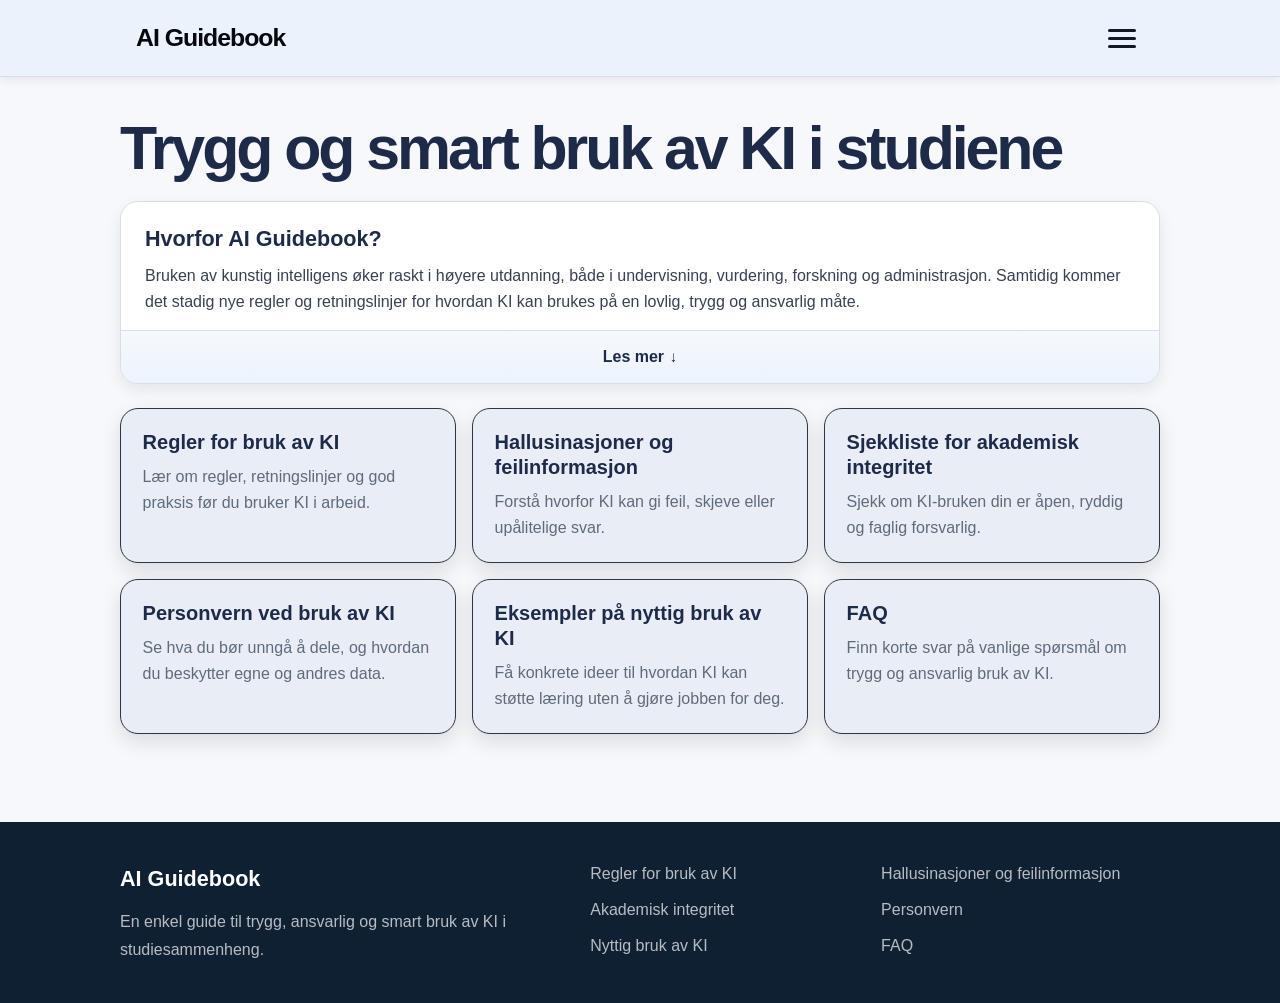
==== index.html @ 46331afa "Lagt til ny versjon Første versjon kodet med" ====
<!doctype html>
<html lang="no">
<head>
  <meta charset="utf-8">
  <meta name="viewport" content="width=device-width, initial-scale=1">
  <title>AI Guidebook</title>
  <link rel="stylesheet" href="styles/global.css">
  <link rel="stylesheet" href="styles/layout.css">
  <link rel="stylesheet" href="styles/components.css">
  <link rel="stylesheet" href="styles/home.css">
</head>
<body>
  <header class="site-header">
    <div class="header-inner">
      <a class="logo" href="index.html">AI Guidebook</a>
      <button class="nav-toggle" type="button" aria-label="Åpne meny" aria-expanded="false" aria-controls="site-nav"><span></span></button>
      <nav class="site-nav" id="site-nav" aria-label="Hovedmeny">
        <ul>
          <li><a class="active" href="index.html">Hjem</a></li>
          <li><a href="pages/rules-for-ai-use.html">Regler for bruk av KI</a></li>
          <li><a href="pages/hallucinations-bias-and-misinformation.html">Hallusinasjoner og feilinformasjon</a></li>
          <li><a href="pages/academic-integrity-checklist.html">Akademisk integritet</a></li>
          <li><a href="pages/privacy-and-ai.html">Personvern</a></li>
          <li><a href="pages/useful-ai-examples.html">Nyttig bruk</a></li>
          <li><a href="pages/faq.html">FAQ</a></li>
        </ul>
      </nav>
    </div>
  </header>

  <main class="site-main">
    <section class="hero">
      <div class="container">
        <h1>Trygg og smart bruk av KI i studiene</h1>

        <div class="intro-box" aria-labelledby="intro-heading">
          <h2 id="intro-heading">Hvorfor AI Guidebook?</h2>
          <p>Bruken av kunstig intelligens øker raskt i høyere utdanning, både i undervisning, vurdering, forskning og administrasjon. Samtidig kommer det stadig nye regler og retningslinjer for hvordan KI kan brukes på en lovlig, trygg og ansvarlig måte.</p>

          <div class="intro-hidden" id="intro-extra" hidden>
            <p>For mange studenter kan det likevel være vanskelig å vite hva som faktisk er lov, hva som bør unngås, og hvordan KI kan brukes på en nyttig måte i studiearbeid. Informasjonen er ofte spredt på ulike steder, lite tilgjengelig eller skrevet på en måte som kan være vanskelig å forstå.</p>
            <p>AI Guidebook er laget for å samle viktig informasjon på ett sted. Her finner du enkle forklaringer, praktiske råd og sjekklister som kan hjelpe deg å bruke KI på en lovlig, forsvarlig og nyttig måte. Målet er ikke å unngå KI, men å bruke det som støtte i læringen, uten at det går utover egen forståelse, kildebruk eller akademisk integritet.</p>
          </div>

          <button class="intro-toggle" type="button" aria-expanded="false" aria-controls="intro-extra">
            <span>Les mer</span>
          </button>
        </div>

        <div class="card-grid" aria-label="Temaer">
          <a class="card" href="pages/rules-for-ai-use.html"><h2>Regler for bruk av KI</h2><p>Lær om regler, retningslinjer og god praksis før du bruker KI i arbeid.</p></a>
          <a class="card" href="pages/hallucinations-bias-and-misinformation.html"><h2>Hallusinasjoner og feilinformasjon</h2><p>Forstå hvorfor KI kan gi feil, skjeve eller upålitelige svar.</p></a>
          <a class="card" href="pages/academic-integrity-checklist.html"><h2>Sjekkliste for akademisk integritet</h2><p>Sjekk om KI-bruken din er åpen, ryddig og faglig forsvarlig.</p></a>
          <a class="card" href="pages/privacy-and-ai.html"><h2>Personvern ved bruk av KI</h2><p>Se hva du bør unngå å dele, og hvordan du beskytter egne og andres data.</p></a>
          <a class="card" href="pages/useful-ai-examples.html"><h2>Eksempler på nyttig bruk av KI</h2><p>Få konkrete ideer til hvordan KI kan støtte læring uten å gjøre jobben for deg.</p></a>
          <a class="card" href="pages/faq.html"><h2>FAQ</h2><p>Finn korte svar på vanlige spørsmål om trygg og ansvarlig bruk av KI.</p></a>
        </div>
      </div>
    </section>
  </main>

  <footer class="site-footer">
    <div class="footer-inner">
      <div class="footer-brand">
        <a href="index.html" class="footer-logo">AI Guidebook</a>
        <p>En enkel guide til trygg, ansvarlig og smart bruk av KI i studiesammenheng.</p>
      </div>

      <nav class="footer-nav" aria-label="Bunnmeny">
        <a href="pages/rules-for-ai-use.html">Regler for bruk av KI</a>
        <a href="pages/hallucinations-bias-and-misinformation.html">Hallusinasjoner og feilinformasjon</a>
        <a href="pages/academic-integrity-checklist.html">Akademisk integritet</a>
        <a href="pages/privacy-and-ai.html">Personvern</a>
        <a href="pages/useful-ai-examples.html">Nyttig bruk av KI</a>
        <a href="pages/faq.html">FAQ</a>
      </nav>
    </div>
  </footer>

  <script src="scripts/navigation.js"></script>
  <script src="scripts/main.js"></script>
</body>
</html>
---- styles/global.css ----
:root {
  --bg: #f6f8fb;
  --surface: #ffffff;
  --surface-soft: #e9eef6;
  --text: #111827;
  --muted: #5f6b7a;
  --primary: #1d2b49;
  --border: #d8dee8;
  --shadow: 0 8px 20px rgba(17, 24, 39, 0.12);
  --radius: 18px;
  --max-width: 1040px;
}

* { box-sizing: border-box; }

html { scroll-behavior: smooth; }

body {
  margin: 0;
  font-family: Arial, Helvetica, sans-serif;
  color: var(--text);
  background: var(--bg);
  line-height: 1.6;
}

img { max-width: 100%; display: block; }

a { color: inherit; }

:focus-visible {
  outline: 3px solid #7cc4ff;
  outline-offset: 3px;
}

.page-section { padding: 2rem 0; }

.lead {
  max-width: 720px;
  color: #374151;
  font-size: 1.08rem;
}

.muted { color: var(--muted); }
---- styles/layout.css ----
.site-header {
  position: sticky;
  top: 0;
  z-index: 10;
  background: #eaf2fb;
  border-bottom: 1px solid var(--border);
  box-shadow: 0 3px 10px rgba(17, 24, 39, 0.08);
}

.header-inner {
  max-width: var(--max-width);
  margin: 0 auto;
  padding: 1.1rem 1rem;
  display: flex;
  align-items: center;
  justify-content: space-between;
  gap: 1rem;
  flex-wrap: nowrap;
}

.logo {
  font-size: clamp(1.45rem, 4vw, 2rem);
  font-weight: 800;
  text-decoration: none;
  color: #05070d;
  letter-spacing: -0.04em;
  white-space: nowrap;
  flex-shrink: 0;
}

.nav-toggle {
  display: inline-flex;
  align-items: center;
  justify-content: center;
  width: 44px;
  height: 44px;
  border: 0;
  background: transparent;
  cursor: pointer;
}

.nav-toggle span,
.nav-toggle span::before,
.nav-toggle span::after {
  display: block;
  width: 28px;
  height: 3px;
  background: #111827;
  border-radius: 999px;
  transition: transform 0.2s ease, opacity 0.2s ease;
}

.nav-toggle span::before,
.nav-toggle span::after {
  content: "";
  position: relative;
}

.nav-toggle span::before { top: -8px; }
.nav-toggle span::after { top: 5px; }

.nav-toggle[aria-expanded="true"] span { background: transparent; }
.nav-toggle[aria-expanded="true"] span::before { transform: translateY(8px) rotate(45deg); }
.nav-toggle[aria-expanded="true"] span::after { transform: translateY(-8px) rotate(-45deg); }

.site-nav {
  display: none;
  position: absolute;
  left: 0;
  right: 0;
  top: 100%;
  background: #eaf2fb;
  border-bottom: 1px solid var(--border);
  padding: 0.5rem 1rem 1.25rem;
}

.site-nav.is-open { display: block; }

.site-nav ul {
  list-style: none;
  margin: 0 auto;
  padding: 0;
  max-width: 360px;
}

.site-nav a {
  display: block;
  padding: 0.8rem 0.5rem;
  text-align: center;
  text-decoration: none;
  font-size: 1.05rem;
  border-bottom: 1px solid var(--border);
}

.site-nav a:hover,
.site-nav a.active {
  color: var(--primary);
  font-weight: 700;
}

.container {
  width: min(100% - 2rem, var(--max-width));
  margin: 0 auto;
}

.site-main { min-height: 75vh; }

.site-footer {
  background: #102033;
  color: rgba(255, 255, 255, 0.7);
  margin-top: 4rem;
  padding: 2.5rem 1rem;
}

.footer-inner {
  max-width: var(--max-width);
  margin: 0 auto;
  display: grid;
  gap: 2rem;
}

.footer-brand {
  max-width: 34rem;
}

.footer-logo {
  display: inline-block;
  color: #ffffff;
  font-size: 1.35rem;
  font-weight: 800;
  text-decoration: none;
  margin-bottom: 0.75rem;
}

.footer-brand p {
  margin: 0;
  line-height: 1.7;
  color: rgba(255, 255, 255, 0.7);
}

.footer-nav {
  display: grid;
  gap: 0.75rem;
}

.footer-nav a {
  color: rgba(255, 255, 255, 0.7);
  text-decoration: none;
  line-height: 1.5;
}

.footer-nav a:hover {
  color: #ffffff;
}

@media (min-width: 820px) {
  .header-inner {
    gap: 1rem;
    padding: 1rem;
  }

  .logo {
    font-size: 1.55rem;
  }

  .nav-toggle {
    display: inline-flex;
  }

  .site-nav {
    display: none;
    position: absolute;
    left: 0;
    right: 0;
    top: 100%;
    background: #eaf2fb;
    border-bottom: 1px solid var(--border);
    padding: 0.75rem 1rem 1.25rem;
  }

  .site-nav.is-open {
    display: block;
  }

  .site-nav ul {
    max-width: 360px;
    margin: 0 auto;
    display: flex;
    flex-direction: column;
    gap: 0;
  }

  .site-nav a {
    display: block;
    border-bottom: 1px solid var(--border);
    padding: 0.95rem 0.5rem;
    font-size: 1rem;
    text-align: center;
    white-space: normal;
  }
}


@media (min-width: 820px) {
  .footer-inner {
    grid-template-columns: 1fr 1.3fr;
    align-items: start;
  }

  .footer-nav {
    grid-template-columns: repeat(2, minmax(0, 1fr));
  }
}
---- styles/components.css ----
.hero {
  padding: 2.5rem 0 1.5rem;
}

.hero h1,
.content-page h1 {
  margin: 0 0 1rem;
  color: var(--primary);
  font-size: clamp(2rem, 7vw, 3.8rem);
  line-height: 1.05;
  letter-spacing: -0.05em;
}

.card-grid {
  display: grid;
  gap: 1rem;
  margin-top: 1.5rem;
}

.card {
  display: block;
  padding: 1.35rem;
  background: var(--surface-soft);
  border: 1px solid #2f3541;
  border-radius: var(--radius);
  box-shadow: var(--shadow);
  text-decoration: none;
  transition: transform 0.15s ease, box-shadow 0.15s ease;
}

.card:hover {
  transform: translateY(-3px);
  box-shadow: 0 12px 24px rgba(17, 24, 39, 0.16);
}

.card h2,
.card h3 {
  margin: 0 0 0.55rem;
  color: var(--primary);
  font-size: 1.25rem;
  line-height: 1.25;
}

.card p { margin: 0; color: var(--muted); }

.content-box {
  background: var(--surface);
  border: 1px solid var(--border);
  border-radius: var(--radius);
  padding: 1.25rem;
  margin: 1rem 0;
}

.content-box h2 {
  margin-top: 0;
  color: var(--primary);
}

.checklist {
  padding-left: 1.2rem;
}

.checklist li { margin-bottom: 0.7rem; }

.button-link {
  display: inline-block;
  margin-top: 1rem;
  padding: 0.75rem 1rem;
  border-radius: 999px;
  background: var(--primary);
  color: white;
  text-decoration: none;
  font-weight: 700;
}

@media (min-width: 720px) {
  .card-grid { grid-template-columns: repeat(2, 1fr); }
  .content-box { padding: 1.6rem; }
}

@media (min-width: 980px) {
  .card-grid { grid-template-columns: repeat(3, 1fr); }
}
---- styles/home.css ----
.intro-box {
  width: 100%;
  box-sizing: border-box;
  margin: 1.25rem 0 1.5rem;
  padding: 1.2rem 1.2rem 0.85rem;
  background: var(--surface);
  border: 1px solid var(--border);
  border-radius: var(--radius);
  box-shadow: 0 6px 16px rgba(17, 24, 39, 0.08);
}

.intro-box h2 {
  margin: 0 0 0.65rem;
  color: var(--primary);
  font-size: 1.35rem;
  line-height: 1.25;
}

.intro-box p {
  margin: 0 0 0.9rem;
  color: #374151;
}

.intro-box p:last-child {
  margin-bottom: 0;
}

.intro-hidden {
  margin-top: 0;
}

.intro-toggle {
  display: flex;
  align-items: center;
  justify-content: center;
  gap: 0.35rem;
  width: calc(100% + 2.4rem);
  margin: 0.85rem -1.2rem -0.85rem;
  padding: 0.8rem 1rem;
  border: 0;
  border-top: 1px solid var(--border);
  border-radius: 0 0 var(--radius) var(--radius);
  background: linear-gradient(to bottom, rgba(234, 242, 251, 0.45), rgba(234, 242, 251, 0.9));
  color: var(--primary);
  font: inherit;
  font-weight: 700;
  cursor: pointer;
}

.intro-toggle::after {
  content: "↓";
  font-size: 0.95rem;
  transition: transform 0.2s ease;
}

.intro-toggle[aria-expanded="true"]::after {
  transform: rotate(180deg);
}

.intro-toggle:hover,
.intro-toggle:focus-visible {
  background: #eaf2fb;
}

@media (min-width: 720px) {
  .intro-box {
    padding: 1.5rem 1.5rem 1rem;
  }

  .intro-toggle {
    width: calc(100% + 3rem);
    margin: 1rem -1.5rem -1rem;
  }
}
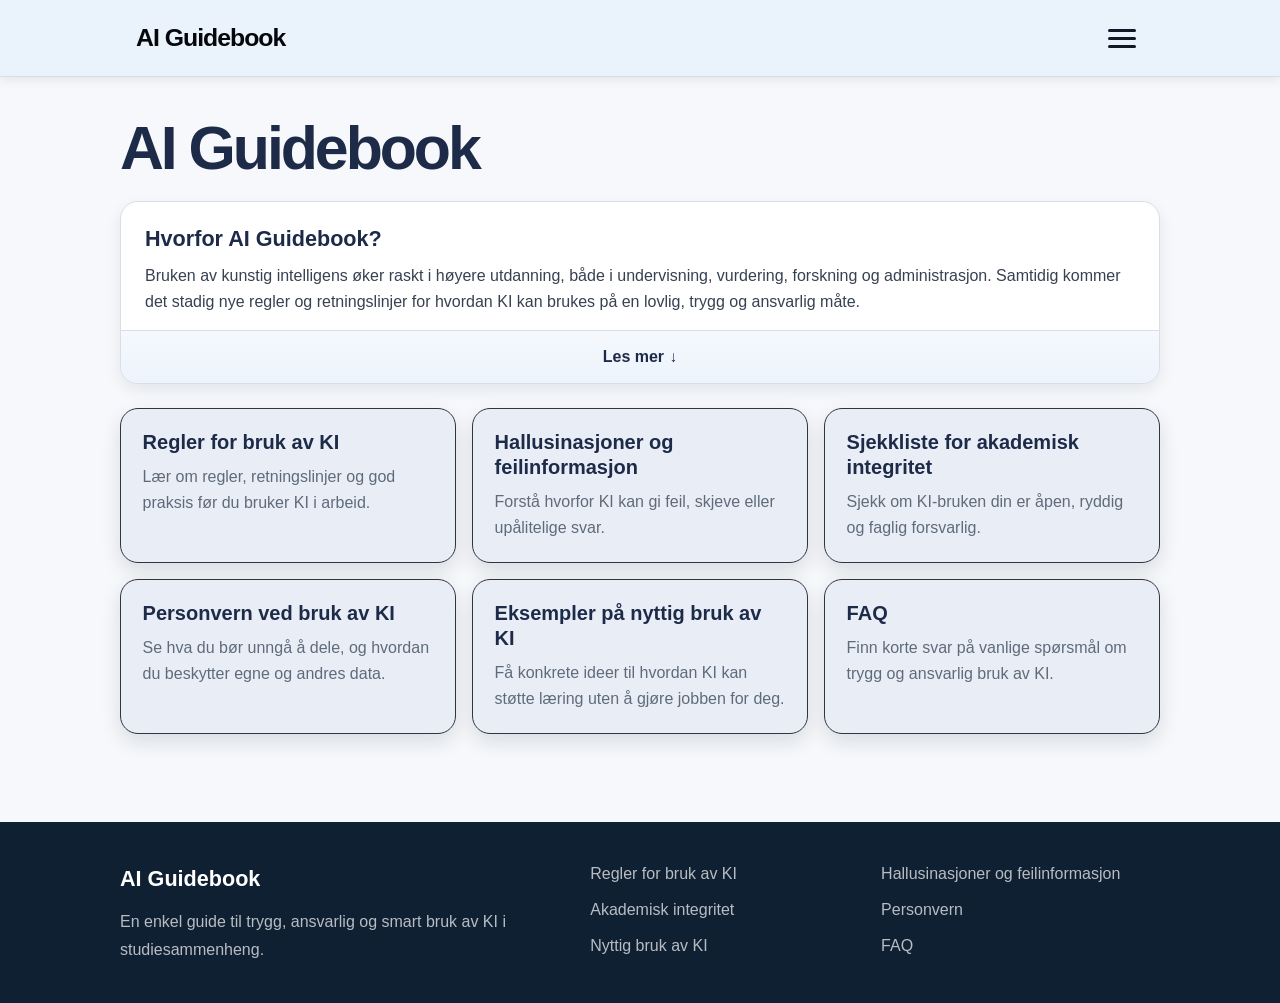
==== commit f962d75c: "versjon 12, alle undersider laget" ====
--- a/index.html
+++ b/index.html
@@ -31,7 +31,7 @@
   <main class="site-main">
     <section class="hero">
       <div class="container">
-        <h1>Trygg og smart bruk av KI i studiene</h1>
+        <h1>AI Guidebook</h1>
 
         <div class="intro-box" aria-labelledby="intro-heading">
           <h2 id="intro-heading">Hvorfor AI Guidebook?</h2>
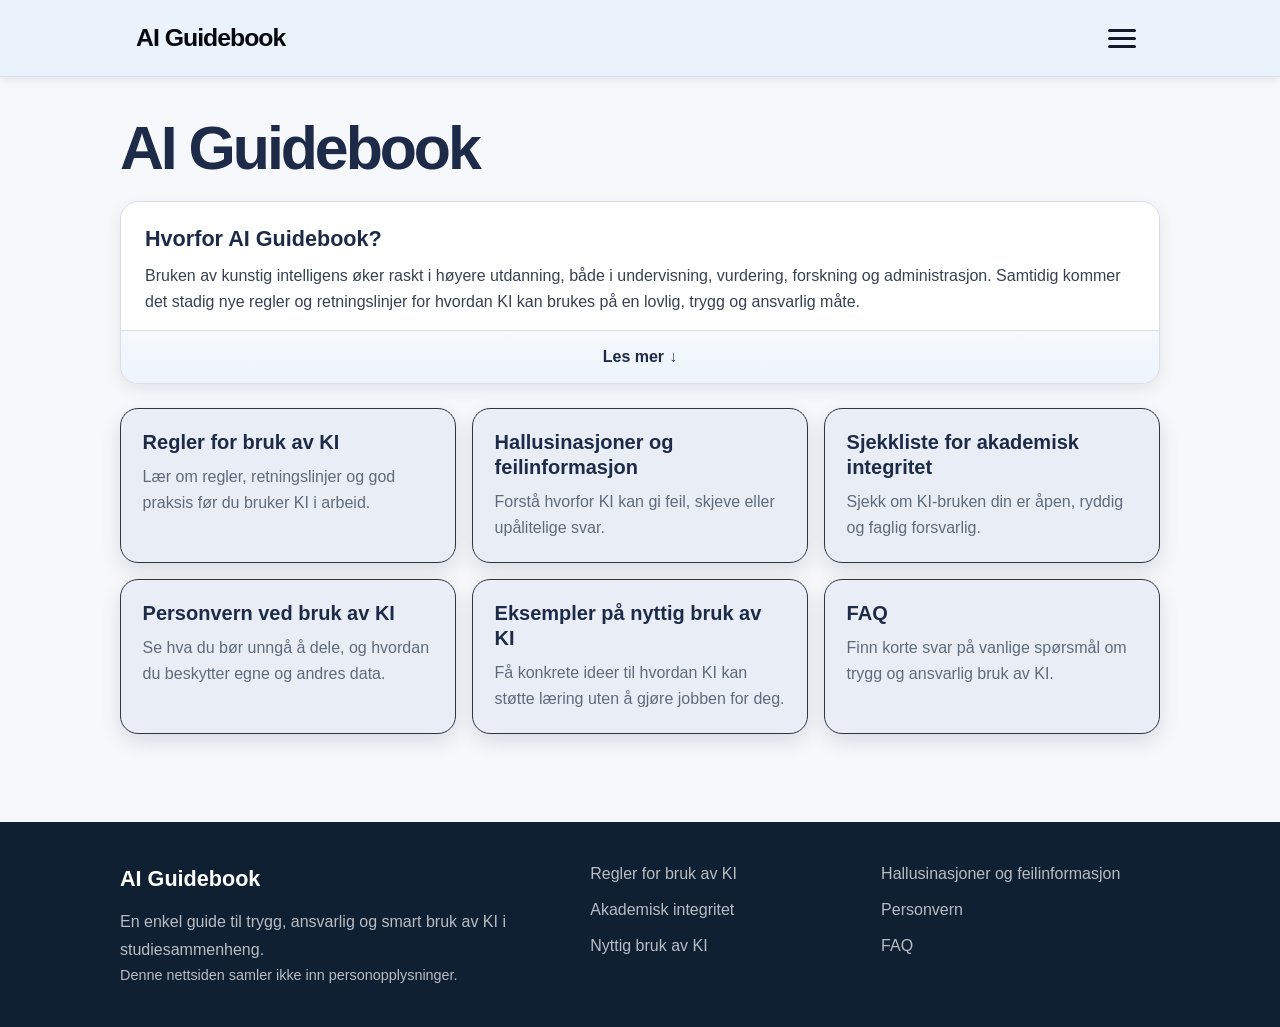
==== commit 725503b5: "footer-privacy footer sier nå nettsiden ikke samler inn personopplysninger" ====
--- a/index.html
+++ b/index.html
@@ -64,6 +64,9 @@
       <div class="footer-brand">
         <a href="index.html" class="footer-logo">AI Guidebook</a>
         <p>En enkel guide til trygg, ansvarlig og smart bruk av KI i studiesammenheng.</p>
+        <p class="footer-privacy">
+          Denne nettsiden samler ikke inn personopplysninger.
+        </p>
       </div>
 
       <nav class="footer-nav" aria-label="Bunnmeny">
--- a/styles/layout.css
+++ b/styles/layout.css
@@ -211,3 +211,10 @@
     grid-template-columns: repeat(2, minmax(0, 1fr));
   }
 }
+
+.footer-privacy {
+  margin-top: 0.8rem;
+  font-size: 0.9rem;
+  line-height: 1.6;
+  color: rgba(255, 255, 255, 0.7);
+}
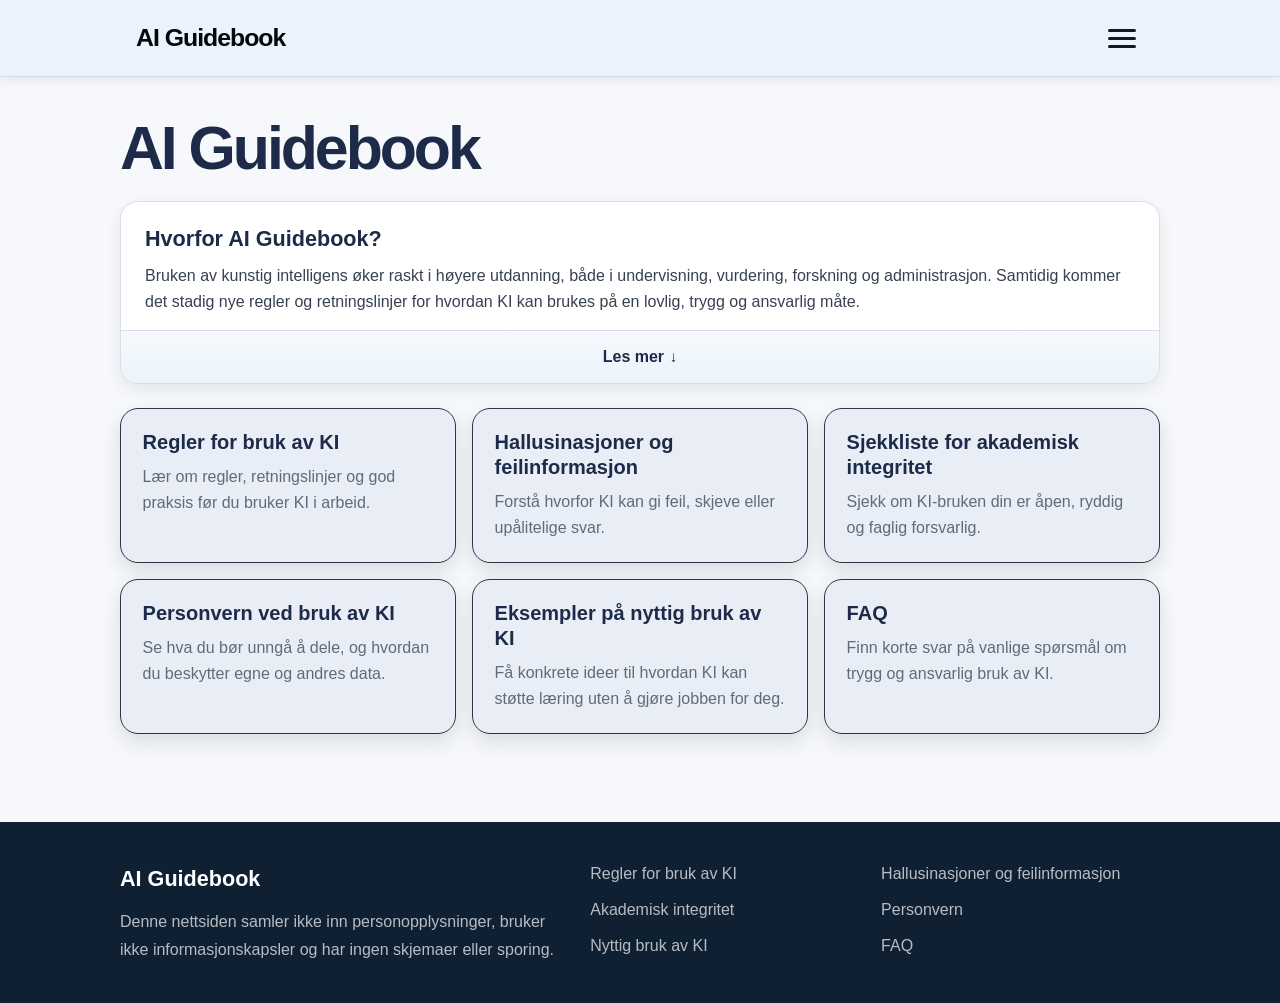
==== commit 26db6a8a: "info i footer ang personvern" ====
--- a/index.html
+++ b/index.html
@@ -63,9 +63,9 @@
     <div class="footer-inner">
       <div class="footer-brand">
         <a href="index.html" class="footer-logo">AI Guidebook</a>
-        <p>En enkel guide til trygg, ansvarlig og smart bruk av KI i studiesammenheng.</p>
-        <p class="footer-privacy">
-          Denne nettsiden samler ikke inn personopplysninger.
+        <p class="privacy-note">
+          Denne nettsiden samler ikke inn personopplysninger, bruker ikke informasjonskapsler
+          og har ingen skjemaer eller sporing.
         </p>
       </div>
 
